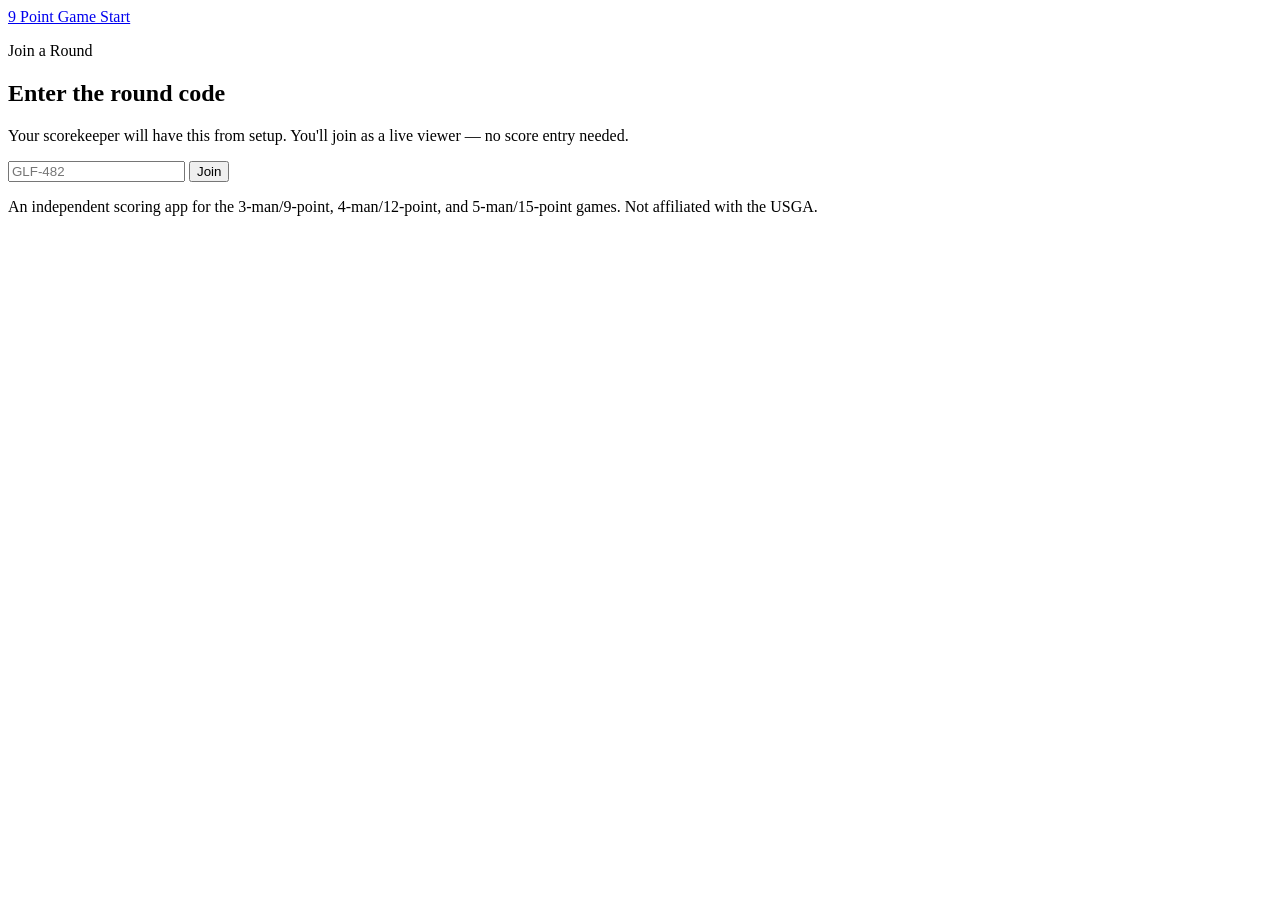
==== join.html @ 265d1526 "Add files via upload 7.17 10:50a" ====
<!DOCTYPE html>
<html lang="en">
<head>
  <meta charset="UTF-8" />
  <meta name="viewport" content="width=device-width, initial-scale=1, maximum-scale=5" />
  <meta name="theme-color" content="#0b1e36" />
  <title>Join a Round — 9 Point Game</title>
  <link rel="preconnect" href="https://fonts.googleapis.com" />
  <link rel="preconnect" href="https://fonts.gstatic.com" crossorigin />
  <link
    href="https://fonts.googleapis.com/css2?family=IBM+Plex+Mono:wght@400;500;600;700&family=IBM+Plex+Sans:wght@400;500;600;700&family=IBM+Plex+Serif:wght@500;600;700&display=swap"
    rel="stylesheet"
  />
  <link rel="stylesheet" href="css/styles.css" />
</head>
<body>
  <header class="site-header">
    <div class="wrap header-inner">
      <a class="brand" href="index.html">
        <span class="brand-name">9 Point Game</span>
      </a>
      <a class="btn btn-crimson btn-sm" href="new.html">Start</a>
    </div>
    <div class="header-rule"></div>
  </header>

  <main>
    <section class="section wrap">
      <p class="eyebrow">Join a Round</p>
      <h1 class="page-title">Enter the round code</h1>
      <p class="page-sub">
        Your scorekeeper will have this from setup. You'll join as a live
        viewer — no score entry needed.
      </p>

      <form class="join-form" id="join-form">
        <input
          type="text"
          id="code-input"
          class="code-input"
          placeholder="GLF-482"
          autocomplete="off"
          autocapitalize="characters"
          spellcheck="false"
          inputmode="text"
          maxlength="10"
        />
        <button type="submit" class="btn btn-crimson btn-block">Join</button>
      </form>

      <p class="form-error" id="join-error" hidden></p>
    </section>
  </main>

  <footer class="site-footer">
    <div class="wrap">
      <p class="footer-text">
        An independent scoring app for the 3-man/9-point, 4-man/12-point, and
        5-man/15-point games. Not affiliated with the USGA.
      </p>
    </div>
  </footer>

  <script src="js/join.js" defer></script>
</body>
</html>
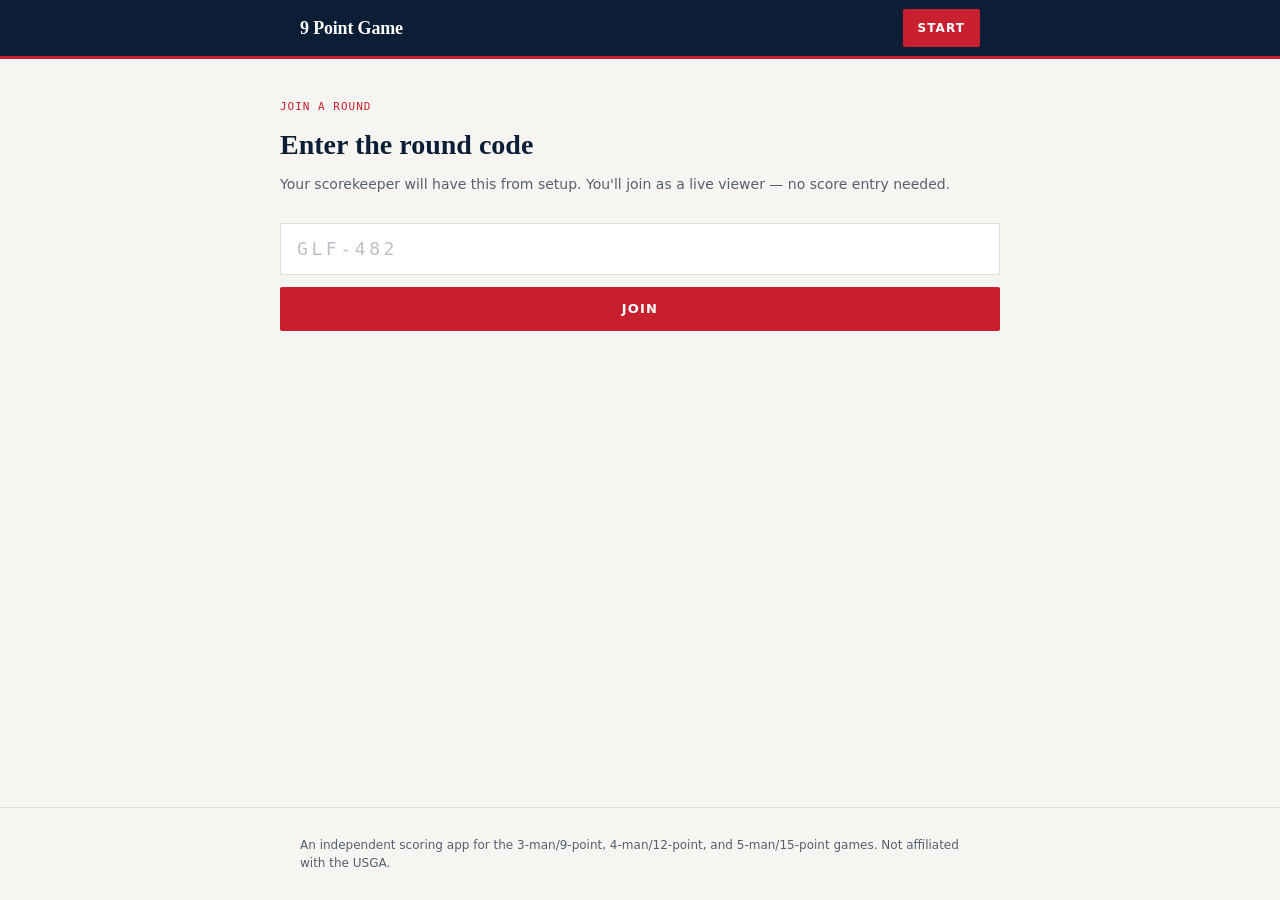
==== commit f8e513f1: "Add files via upload" ====
--- a/join.html
+++ b/join.html
@@ -11,7 +11,7 @@
     href="https://fonts.googleapis.com/css2?family=IBM+Plex+Mono:wght@400;500;600;700&family=IBM+Plex+Sans:wght@400;500;600;700&family=IBM+Plex+Serif:wght@500;600;700&display=swap"
     rel="stylesheet"
   />
-  <link rel="stylesheet" href="css/styles.css" />
+  <link rel="stylesheet" href="styles.css" />
 </head>
 <body>
   <header class="site-header">
@@ -61,6 +61,6 @@
     </div>
   </footer>
 
-  <script src="js/join.js" defer></script>
+  <script src="join.js" defer></script>
 </body>
 </html>
--- a/styles.css
+++ b/styles.css
@@ -0,0 +1,1218 @@
+/* =========================================================
+   9 Point Game — styles.css
+   Mobile-first. Base styles target ~380px phones; a single
+   min-width breakpoint at the bottom widens things for larger
+   screens. Design: navy/crimson/paper/brass, IBM Plex faces.
+   ========================================================= */
+
+:root {
+  --navy-950: #0b1e36;
+  --navy-800: #122c4d;
+  --navy-700: #163864;
+  --crimson: #c8202f;
+  --crimson-dark: #9e1826;
+  --brass: #a9862f;
+  --paper: #f6f5f1;
+  --paper-line: #e3e0d6;
+  --ink: #16181d;
+  --ink-soft: #55606e;
+
+  --font-display: "IBM Plex Serif", Georgia, serif;
+  --font-sans: "IBM Plex Sans", system-ui, sans-serif;
+  --font-mono: "IBM Plex Mono", ui-monospace, monospace;
+
+  /* ---- Landing page imagery (Unsplash) ----
+     Swap any of these if a photo doesn't load. Format:
+     https://images.unsplash.com/photo-XXXX?auto=format&fit=crop&w=1400&q=70
+     Grab a new one from unsplash.com -> pick a photo -> the URL is
+     images.unsplash.com/photo-... (keep the ?auto=format&fit=crop part). */
+  --img-hero: url("https://images.unsplash.com/photo-1587174486073-ae5e5cff23aa?auto=format&fit=crop&w=1400&q=70");
+  --img-feature: url("https://images.unsplash.com/photo-1535132011086-b8818f016104?auto=format&fit=crop&w=1400&q=70");
+  --img-game-3: url("https://images.unsplash.com/photo-1535131749006-b7f58c99034b?auto=format&fit=crop&w=800&q=70");
+  --img-game-4: url("https://images.unsplash.com/photo-1592919505780-303950717480?auto=format&fit=crop&w=800&q=70");
+  --img-game-5: url("https://images.unsplash.com/photo-1600861194942-f883de0dfe96?auto=format&fit=crop&w=800&q=70");
+}
+
+/* ---------- Reset ---------- */
+*,
+*::before,
+*::after {
+  box-sizing: border-box;
+  margin: 0;
+  padding: 0;
+}
+
+html {
+  -webkit-text-size-adjust: 100%;
+}
+
+body {
+  min-height: 100vh;
+  display: flex;
+  flex-direction: column;
+  background: var(--paper);
+  color: var(--ink);
+  font-family: var(--font-sans);
+  font-size: 16px;
+  line-height: 1.5;
+  -webkit-font-smoothing: antialiased;
+}
+
+a {
+  color: inherit;
+  text-decoration: none;
+}
+
+main {
+  flex: 1;
+}
+
+/* ---------- Layout helpers ---------- */
+.wrap {
+  width: 100%;
+  max-width: 720px;
+  margin: 0 auto;
+  padding-left: 20px;
+  padding-right: 20px;
+}
+
+.tabular {
+  font-variant-numeric: tabular-nums;
+}
+
+/* ---------- Buttons (min 44px tap target) ---------- */
+.btn {
+  display: inline-flex;
+  align-items: center;
+  justify-content: center;
+  min-height: 44px;
+  padding: 0 20px;
+  border-radius: 2px;
+  border: 1px solid transparent;
+  font-family: var(--font-sans);
+  font-size: 13px;
+  font-weight: 600;
+  letter-spacing: 0.09em;
+  text-transform: uppercase;
+  cursor: pointer;
+  transition: background-color 0.15s ease, color 0.15s ease,
+    border-color 0.15s ease;
+  -webkit-tap-highlight-color: transparent;
+}
+
+.btn-sm {
+  min-height: 38px;
+  padding: 0 14px;
+  font-size: 12px;
+}
+
+.btn-block {
+  display: flex;
+  width: 100%;
+}
+
+.btn-crimson {
+  background: var(--crimson);
+  color: #fff;
+}
+.btn-crimson:active {
+  background: var(--crimson-dark);
+}
+
+.btn-outline {
+  background: transparent;
+  border-color: var(--navy-950);
+  color: var(--navy-950);
+}
+.btn-outline:active {
+  background: var(--navy-950);
+  color: #fff;
+}
+
+/* ---------- Header ---------- */
+.site-header {
+  position: sticky;
+  top: 0;
+  z-index: 10;
+  background: var(--navy-950);
+  color: #fff;
+}
+
+.header-inner {
+  display: flex;
+  align-items: center;
+  justify-content: space-between;
+  height: 56px;
+}
+
+.brand-name {
+  font-family: var(--font-display);
+  font-size: 18px;
+  font-weight: 700;
+  letter-spacing: -0.01em;
+}
+
+.header-rule {
+  height: 3px;
+  background: var(--crimson);
+}
+
+/* ---------- Hero ---------- */
+.hero {
+  background: #fff;
+  border-bottom: 1px solid var(--paper-line);
+  padding: 40px 0 44px;
+}
+
+.eyebrow {
+  font-family: var(--font-mono);
+  font-size: 11px;
+  font-weight: 500;
+  letter-spacing: 0.09em;
+  text-transform: uppercase;
+  color: var(--crimson);
+}
+
+.hero-title {
+  margin-top: 12px;
+  font-family: var(--font-display);
+  font-size: 34px;
+  line-height: 1.1;
+  font-weight: 600;
+  color: var(--navy-950);
+}
+
+.hero-sub {
+  margin-top: 16px;
+  max-width: 30rem;
+  font-size: 15px;
+  color: var(--ink-soft);
+}
+
+.hero-actions {
+  margin-top: 28px;
+  display: flex;
+  flex-direction: column;
+  gap: 12px;
+}
+
+/* ---------- Generic section ---------- */
+.section {
+  padding: 40px 0;
+}
+
+.page-title {
+  margin-top: 8px;
+  font-family: var(--font-display);
+  font-size: 28px;
+  font-weight: 600;
+  color: var(--navy-950);
+}
+
+.page-sub {
+  margin-top: 8px;
+  font-size: 14px;
+  color: var(--ink-soft);
+}
+
+.section-head {
+  display: flex;
+  align-items: flex-end;
+  justify-content: space-between;
+  border-bottom: 1px solid var(--paper-line);
+  padding-bottom: 14px;
+}
+
+.section-title {
+  font-family: var(--font-display);
+  font-size: 22px;
+  font-weight: 600;
+  color: var(--navy-950);
+}
+
+.section-note {
+  font-family: var(--font-mono);
+  font-size: 11px;
+  letter-spacing: 0.09em;
+  text-transform: uppercase;
+  color: var(--ink-soft);
+}
+
+/* ---------- Game cards ---------- */
+.game-list {
+  margin-top: 24px;
+  display: grid;
+  grid-template-columns: 1fr;
+  gap: 16px;
+}
+
+.game-card {
+  display: block;
+  background: #fff;
+  border: 1px solid var(--paper-line);
+  padding: 22px;
+  transition: border-color 0.15s ease;
+}
+.game-card:active {
+  border-color: var(--navy-950);
+}
+
+.game-players {
+  font-family: var(--font-mono);
+  font-size: 11px;
+  letter-spacing: 0.09em;
+  text-transform: uppercase;
+  color: var(--crimson);
+}
+
+.game-name {
+  margin-top: 8px;
+  font-family: var(--font-display);
+  font-size: 24px;
+  font-weight: 600;
+  color: var(--navy-950);
+}
+
+.game-points {
+  margin-top: 16px;
+  border-top: 1px solid var(--paper-line);
+  padding-top: 16px;
+  display: flex;
+  align-items: baseline;
+  gap: 8px;
+}
+
+.game-points-num {
+  font-family: var(--font-mono);
+  font-size: 30px;
+  font-weight: 600;
+  color: var(--navy-950);
+}
+
+.game-points-label {
+  font-size: 12px;
+  color: var(--ink-soft);
+}
+
+.game-table {
+  margin-top: 12px;
+  font-family: var(--font-mono);
+  font-size: 12px;
+  color: var(--ink-soft);
+}
+
+.game-cta {
+  margin-top: 18px;
+  display: inline-flex;
+  font-size: 12px;
+  font-weight: 600;
+  letter-spacing: 0.09em;
+  text-transform: uppercase;
+  color: var(--navy-950);
+}
+
+/* ---------- How it works ---------- */
+.section-alt {
+  background: #fff;
+  border-top: 1px solid var(--paper-line);
+  padding: 40px 0;
+}
+
+.steps {
+  display: grid;
+  grid-template-columns: 1fr;
+  gap: 28px;
+}
+
+.step-label {
+  font-family: var(--font-display);
+  font-size: 26px;
+  font-weight: 600;
+  color: var(--paper-line);
+}
+
+.step-copy {
+  margin-top: 10px;
+  font-size: 14px;
+  color: var(--ink-soft);
+}
+
+/* ---------- Forms ---------- */
+.join-form {
+  margin-top: 28px;
+  display: flex;
+  flex-direction: column;
+  gap: 12px;
+}
+
+.code-input {
+  width: 100%;
+  min-height: 52px;
+  border: 1px solid var(--paper-line);
+  background: #fff;
+  padding: 0 16px;
+  font-family: var(--font-mono);
+  font-size: 18px;
+  letter-spacing: 0.2em;
+  text-transform: uppercase;
+  color: var(--ink);
+}
+.code-input:focus {
+  outline: none;
+  border-color: var(--navy-950);
+}
+.code-input::placeholder {
+  color: rgba(85, 96, 110, 0.4);
+}
+
+.field {
+  display: flex;
+  align-items: center;
+  gap: 12px;
+  border: 1px solid var(--paper-line);
+  background: #fff;
+  padding: 0 16px;
+  min-height: 50px;
+}
+
+.field-num {
+  font-family: var(--font-mono);
+  font-size: 12px;
+  color: var(--ink-soft);
+  width: 20px;
+}
+
+.field-input {
+  flex: 1;
+  border: none;
+  background: transparent;
+  font-family: var(--font-sans);
+  font-size: 15px;
+  color: var(--ink);
+}
+.field-input:focus {
+  outline: none;
+}
+
+.form-error {
+  margin-top: 14px;
+  font-size: 13px;
+  color: var(--crimson);
+}
+
+/* ---------- Setup page pieces ---------- */
+.setup-group {
+  margin-top: 32px;
+}
+.setup-group.bordered {
+  border-top: 1px solid var(--paper-line);
+  padding-top: 32px;
+}
+
+.setup-h {
+  font-family: var(--font-display);
+  font-size: 18px;
+  font-weight: 600;
+  color: var(--navy-950);
+}
+
+.setup-sub {
+  margin-top: 4px;
+  font-size: 13px;
+  color: var(--ink-soft);
+}
+
+.chip-row {
+  margin-top: 16px;
+  display: flex;
+  flex-wrap: wrap;
+  gap: 8px;
+}
+
+.chip {
+  display: inline-flex;
+  align-items: center;
+  min-height: 44px;
+  padding: 0 16px;
+  border: 1px solid var(--paper-line);
+  background: #fff;
+  border-radius: 2px;
+  font-size: 12px;
+  font-weight: 600;
+  letter-spacing: 0.09em;
+  text-transform: uppercase;
+  color: var(--ink-soft);
+  cursor: pointer;
+  transition: border-color 0.15s ease, background-color 0.15s ease,
+    color 0.15s ease;
+  -webkit-tap-highlight-color: transparent;
+}
+.chip.is-active {
+  border-color: var(--navy-950);
+  background: var(--navy-950);
+  color: #fff;
+}
+
+.info-box {
+  margin-top: 16px;
+  border: 1px solid var(--paper-line);
+  background: #fff;
+  padding: 14px 16px;
+}
+.info-box p {
+  font-family: var(--font-mono);
+  font-size: 12px;
+  color: var(--ink-soft);
+}
+
+.player-list {
+  margin-top: 16px;
+  display: flex;
+  flex-direction: column;
+  gap: 8px;
+}
+
+.toggle-list {
+  margin-top: 16px;
+  border: 1px solid var(--paper-line);
+  background: #fff;
+}
+
+.toggle-row {
+  display: flex;
+  align-items: center;
+  justify-content: space-between;
+  padding: 14px 16px;
+  min-height: 54px;
+  border-bottom: 1px solid var(--paper-line);
+  cursor: pointer;
+}
+.toggle-row:last-child {
+  border-bottom: none;
+}
+
+.toggle-label {
+  font-size: 14px;
+  color: var(--ink);
+}
+
+.toggle-pts {
+  margin-left: 8px;
+  font-family: var(--font-mono);
+  font-size: 12px;
+  color: var(--brass);
+}
+
+.toggle-row input[type="checkbox"] {
+  width: 22px;
+  height: 22px;
+  accent-color: var(--crimson);
+}
+
+/* Sticky bottom action bar on setup/score screens */
+.action-bar {
+  position: sticky;
+  bottom: 0;
+  background: var(--paper);
+  border-top: 1px solid var(--paper-line);
+  padding: 12px 20px calc(12px + env(safe-area-inset-bottom, 0px));
+  margin-top: 32px;
+}
+.action-bar .wrap {
+  padding: 0;
+}
+
+/* ---------- Scoreboard plaque ---------- */
+.round-head {
+  display: flex;
+  align-items: flex-start;
+  justify-content: space-between;
+  gap: 12px;
+  padding-top: 24px;
+}
+
+.round-code {
+  font-family: var(--font-display);
+  font-size: 28px;
+  font-weight: 600;
+  color: var(--navy-950);
+}
+
+.plaque-stack {
+  margin-top: 24px;
+  display: flex;
+  flex-direction: column;
+  gap: 16px;
+}
+
+.plaque {
+  border: 1px solid var(--paper-line);
+  background: #fff;
+}
+.plaque.is-upcoming {
+  opacity: 0.6;
+}
+
+.plaque-head {
+  display: flex;
+  align-items: center;
+  justify-content: space-between;
+  background: var(--navy-950);
+  padding: 12px 18px;
+}
+
+.plaque-title {
+  font-family: var(--font-display);
+  font-size: 15px;
+  font-weight: 600;
+  color: #fff;
+}
+
+.plaque-sub {
+  font-family: var(--font-mono);
+  font-size: 11px;
+  letter-spacing: 0.09em;
+  text-transform: uppercase;
+  color: rgba(255, 255, 255, 0.55);
+}
+
+.status {
+  font-family: var(--font-mono);
+  font-size: 11px;
+  letter-spacing: 0.09em;
+  text-transform: uppercase;
+}
+.status-live {
+  color: rgba(255, 255, 255, 0.7);
+  display: inline-flex;
+  align-items: center;
+  gap: 6px;
+}
+.status-final {
+  color: var(--brass);
+}
+.status-upcoming {
+  color: rgba(255, 255, 255, 0.4);
+}
+
+.live-dot {
+  width: 8px;
+  height: 8px;
+  border-radius: 50%;
+  background: var(--crimson);
+  display: inline-block;
+  animation: pulse 1.6s ease-in-out infinite;
+}
+@keyframes pulse {
+  0%,
+  100% {
+    opacity: 1;
+  }
+  50% {
+    opacity: 0.35;
+  }
+}
+
+.plaque-row {
+  display: flex;
+  align-items: center;
+  gap: 14px;
+  padding: 14px 18px;
+  border-bottom: 1px solid var(--paper-line);
+}
+.plaque-row:last-child {
+  border-bottom: none;
+}
+
+.rank-badge {
+  flex-shrink: 0;
+  width: 32px;
+  height: 32px;
+  border-radius: 50%;
+  border: 1px solid var(--paper-line);
+  background: #fff;
+  color: var(--ink-soft);
+  display: flex;
+  align-items: center;
+  justify-content: center;
+  font-family: var(--font-mono);
+  font-size: 13px;
+  font-weight: 600;
+}
+.rank-badge.is-leader {
+  border-color: var(--brass);
+  background: rgba(169, 134, 47, 0.1);
+  color: var(--brass);
+}
+
+.plaque-name {
+  flex: 1;
+  min-width: 0;
+}
+.plaque-player {
+  font-size: 14px;
+  font-weight: 600;
+  color: var(--ink);
+  white-space: nowrap;
+  overflow: hidden;
+  text-overflow: ellipsis;
+}
+.plaque-meta {
+  font-family: var(--font-mono);
+  font-size: 11px;
+  color: var(--ink-soft);
+}
+
+.plaque-total {
+  font-family: var(--font-mono);
+  font-size: 24px;
+  font-weight: 600;
+  color: var(--navy-950);
+}
+
+/* ---------- Hole-by-hole table ---------- */
+.hole-table-wrap {
+  margin-top: 16px;
+  border: 1px solid var(--paper-line);
+  background: #fff;
+  overflow-x: auto;
+  -webkit-overflow-scrolling: touch;
+}
+
+table.hole-table {
+  width: 100%;
+  border-collapse: collapse;
+  text-align: left;
+}
+
+.hole-table th {
+  padding: 10px 14px;
+  border-bottom: 1px solid var(--paper-line);
+  font-family: var(--font-mono);
+  font-size: 11px;
+  letter-spacing: 0.09em;
+  text-transform: uppercase;
+  color: var(--ink-soft);
+  white-space: nowrap;
+}
+.hole-table th.num,
+.hole-table td.num {
+  text-align: right;
+}
+
+.hole-table td {
+  padding: 10px 14px;
+  border-bottom: 1px solid var(--paper-line);
+  font-family: var(--font-mono);
+  font-size: 13px;
+  color: var(--ink);
+}
+.hole-table tr:last-child td {
+  border-bottom: none;
+}
+
+/* ---------- Footer ---------- */
+.site-footer {
+  margin-top: auto;
+  border-top: 1px solid var(--paper-line);
+  background: var(--paper);
+  padding: 28px 0;
+}
+
+.footer-text {
+  font-size: 12px;
+  color: var(--ink-soft);
+}
+
+/* ---------- Utility ---------- */
+[hidden] {
+  display: none !important;
+}
+
+/* =========================================================
+   Wider screens (tablet / desktop). Everything above is the
+   phone layout; this only kicks in at 640px and up.
+   ========================================================= */
+@media (min-width: 640px) {
+  .hero {
+    padding: 64px 0;
+  }
+  .hero-title {
+    font-size: 44px;
+  }
+  .hero-actions {
+    flex-direction: row;
+  }
+  .hero-actions .btn {
+    width: auto;
+    padding: 0 28px;
+  }
+
+  .game-list {
+    grid-template-columns: repeat(3, 1fr);
+  }
+
+  .steps {
+    grid-template-columns: repeat(3, 1fr);
+  }
+
+  .action-bar {
+    position: static;
+    border-top: none;
+    padding: 0;
+  }
+  .action-bar .btn {
+    width: auto;
+  }
+}
+
+@media (prefers-reduced-motion: reduce) {
+  .live-dot {
+    animation: none;
+  }
+  * {
+    transition: none !important;
+  }
+}
+
+/* =========================================================
+   REDESIGN — masthead, image hero, editorial tiles.
+   Appended block; mobile-first with a 640px+ widen at end.
+   Golf photography from Unsplash, each layered over a navy
+   gradient so a failed image degrades to a dark panel,
+   never a broken-image icon.
+   ========================================================= */
+
+/* ---------- Masthead ---------- */
+.masthead {
+  position: sticky;
+  top: 0;
+  z-index: 20;
+  background: var(--navy-950);
+  color: #fff;
+}
+.masthead-top-inner {
+  display: flex;
+  align-items: center;
+  justify-content: space-between;
+  height: 56px;
+}
+.brand {
+  display: flex;
+  align-items: center;
+  gap: 10px;
+}
+.brand-mark {
+  display: inline-flex;
+  align-items: center;
+  justify-content: center;
+  width: 30px;
+  height: 30px;
+  background: var(--crimson);
+  color: #fff;
+  font-family: var(--font-display);
+  font-weight: 700;
+  font-size: 17px;
+  border-radius: 2px;
+}
+.brand-name {
+  font-family: var(--font-display);
+  font-size: 18px;
+  font-weight: 700;
+  letter-spacing: -0.01em;
+  color: #fff;
+}
+.masthead-actions {
+  display: flex;
+  align-items: center;
+  gap: 8px;
+}
+.btn-ghost {
+  background: transparent;
+  color: rgba(255, 255, 255, 0.85);
+  border-color: rgba(255, 255, 255, 0.25);
+}
+.btn-ghost:active {
+  background: rgba(255, 255, 255, 0.1);
+}
+
+.masthead-nav {
+  border-top: 1px solid rgba(255, 255, 255, 0.08);
+  overflow-x: auto;
+  -webkit-overflow-scrolling: touch;
+  scrollbar-width: none;
+}
+.masthead-nav::-webkit-scrollbar {
+  display: none;
+}
+.masthead-nav-inner {
+  display: flex;
+  gap: 4px;
+  white-space: nowrap;
+}
+.nav-link {
+  padding: 12px 14px;
+  font-family: var(--font-sans);
+  font-size: 12px;
+  font-weight: 600;
+  letter-spacing: 0.08em;
+  text-transform: uppercase;
+  color: rgba(255, 255, 255, 0.7);
+  border-bottom: 2px solid transparent;
+}
+.nav-link.is-active {
+  color: #fff;
+  border-bottom-color: var(--crimson);
+}
+.nav-link:active {
+  color: #fff;
+}
+
+/* ---------- Live hero ---------- */
+.hero-live {
+  position: relative;
+  isolation: isolate;
+  background: var(--navy-950);
+  overflow: hidden;
+}
+.hero-live-bg {
+  position: absolute;
+  inset: 0;
+  z-index: -2;
+  background:
+    linear-gradient(180deg, rgba(11, 30, 54, 0.55), rgba(11, 30, 54, 0.85)),
+    var(--img-hero) center / cover no-repeat,
+    var(--navy-950);
+}
+.hero-live-scrim {
+  position: absolute;
+  inset: 0;
+  z-index: -1;
+  background: linear-gradient(
+    90deg,
+    rgba(11, 30, 54, 0.65) 0%,
+    rgba(11, 30, 54, 0.2) 100%
+  );
+}
+.hero-live-inner {
+  display: flex;
+  flex-direction: column;
+  gap: 28px;
+  padding-top: 40px;
+  padding-bottom: 44px;
+}
+.eyebrow-light {
+  color: #fff;
+  opacity: 0.85;
+}
+.hero-title-lg {
+  margin-top: 12px;
+  font-family: var(--font-display);
+  font-size: 34px;
+  line-height: 1.08;
+  font-weight: 700;
+  color: #fff;
+}
+.hero-sub-light {
+  margin-top: 16px;
+  max-width: 30rem;
+  font-size: 15px;
+  color: rgba(255, 255, 255, 0.85);
+}
+.btn-onphoto {
+  background: rgba(255, 255, 255, 0.1);
+  border-color: rgba(255, 255, 255, 0.5);
+  color: #fff;
+  backdrop-filter: blur(4px);
+}
+.btn-onphoto:active {
+  background: rgba(255, 255, 255, 0.2);
+}
+.hero-plaque {
+  box-shadow: 0 20px 45px rgba(0, 0, 0, 0.35);
+}
+
+/* ---------- Stat strip ---------- */
+.stat-strip {
+  background: var(--navy-800);
+  color: #fff;
+}
+.stat-strip-inner {
+  display: grid;
+  grid-template-columns: repeat(2, 1fr);
+  gap: 1px;
+  background: rgba(255, 255, 255, 0.08);
+  border-left: 1px solid rgba(255, 255, 255, 0.08);
+  border-right: 1px solid rgba(255, 255, 255, 0.08);
+}
+.stat {
+  background: var(--navy-800);
+  padding: 18px 16px;
+  display: flex;
+  flex-direction: column;
+  gap: 4px;
+}
+.stat-num {
+  font-family: var(--font-mono);
+  font-size: 24px;
+  font-weight: 600;
+  color: #fff;
+}
+.stat-label {
+  font-family: var(--font-sans);
+  font-size: 11px;
+  letter-spacing: 0.08em;
+  text-transform: uppercase;
+  color: rgba(255, 255, 255, 0.6);
+}
+
+/* ---------- Game tiles with photos ---------- */
+.game-grid {
+  margin-top: 24px;
+  display: grid;
+  grid-template-columns: 1fr;
+  gap: 16px;
+}
+.game-tile {
+  display: block;
+  background: #fff;
+  border: 1px solid var(--paper-line);
+  overflow: hidden;
+  transition: transform 0.15s ease, box-shadow 0.15s ease;
+}
+.game-tile:active {
+  transform: translateY(1px);
+}
+.game-tile-photo {
+  position: relative;
+  height: 140px;
+  background-color: var(--navy-800);
+  background-size: cover;
+  background-position: center;
+}
+.photo-3 {
+  background-image: linear-gradient(
+      180deg,
+      rgba(11, 30, 54, 0.15),
+      rgba(11, 30, 54, 0.55)
+    ),
+    var(--img-game-3);
+}
+.photo-4 {
+  background-image: linear-gradient(
+      180deg,
+      rgba(11, 30, 54, 0.15),
+      rgba(11, 30, 54, 0.55)
+    ),
+    var(--img-game-4);
+}
+.photo-5 {
+  background-image: linear-gradient(
+      180deg,
+      rgba(11, 30, 54, 0.15),
+      rgba(11, 30, 54, 0.55)
+    ),
+    var(--img-game-5);
+}
+.game-tile-badge {
+  position: absolute;
+  left: 14px;
+  bottom: 14px;
+  background: var(--crimson);
+  color: #fff;
+  font-family: var(--font-mono);
+  font-size: 11px;
+  font-weight: 600;
+  letter-spacing: 0.08em;
+  text-transform: uppercase;
+  padding: 5px 10px;
+  border-radius: 2px;
+}
+.game-tile-body {
+  padding: 18px 20px 20px;
+}
+.game-tile-name {
+  font-family: var(--font-display);
+  font-size: 22px;
+  font-weight: 600;
+  color: var(--navy-950);
+}
+.game-tile-split {
+  margin-top: 6px;
+  font-family: var(--font-mono);
+  font-size: 12px;
+  color: var(--ink-soft);
+}
+.game-tile .game-cta {
+  margin-top: 14px;
+}
+
+/* ---------- Feature band ---------- */
+.feature-band {
+  position: relative;
+  margin-top: 8px;
+  background: var(--navy-950);
+  color: #fff;
+  isolation: isolate;
+}
+.feature-photo {
+  position: absolute;
+  inset: 0;
+  z-index: -1;
+  background:
+    linear-gradient(180deg, rgba(11, 30, 54, 0.8), rgba(11, 30, 54, 0.92)),
+    var(--img-feature) center / cover no-repeat,
+    var(--navy-950);
+}
+.feature-content {
+  padding: 48px 0;
+}
+.feature-title {
+  margin-top: 10px;
+  font-family: var(--font-display);
+  font-size: 30px;
+  font-weight: 700;
+  color: #fff;
+}
+.feature-copy {
+  margin-top: 14px;
+  max-width: 34rem;
+  font-size: 15px;
+  color: rgba(255, 255, 255, 0.85);
+  margin-bottom: 24px;
+}
+
+/* ---------- Step index numbers ---------- */
+.step-index {
+  display: block;
+  font-family: var(--font-mono);
+  font-size: 13px;
+  font-weight: 600;
+  color: var(--crimson);
+  letter-spacing: 0.1em;
+  margin-bottom: 8px;
+}
+.section-alt .steps {
+  margin-top: 24px;
+}
+
+/* ---------- Closing CTA ---------- */
+.cta-band {
+  background: var(--crimson);
+  color: #fff;
+}
+.cta-band-inner {
+  padding: 40px 20px;
+  display: flex;
+  flex-direction: column;
+  align-items: flex-start;
+  gap: 20px;
+}
+.cta-title {
+  font-family: var(--font-display);
+  font-size: 28px;
+  font-weight: 700;
+  color: #fff;
+}
+.btn-lg {
+  min-height: 52px;
+  padding: 0 32px;
+  font-size: 14px;
+}
+.cta-band .btn-crimson {
+  background: #fff;
+  color: var(--crimson);
+}
+.cta-band .btn-crimson:active {
+  background: rgba(255, 255, 255, 0.9);
+}
+
+/* ---------- Footer upgrade ---------- */
+.site-footer-inner {
+  display: flex;
+  flex-direction: column;
+  gap: 20px;
+}
+.footer-brand {
+  color: var(--navy-950);
+  font-size: 16px;
+}
+.footer-nav {
+  display: flex;
+  flex-wrap: wrap;
+  gap: 16px;
+}
+.footer-nav a {
+  font-family: var(--font-sans);
+  font-size: 12px;
+  font-weight: 600;
+  letter-spacing: 0.08em;
+  text-transform: uppercase;
+  color: var(--ink-soft);
+}
+
+/* =========================================================
+   Wider screens for redesign pieces
+   ========================================================= */
+@media (min-width: 640px) {
+  .hero-title-lg {
+    font-size: 52px;
+  }
+  .hero-live-inner {
+    flex-direction: row;
+    align-items: center;
+    justify-content: space-between;
+    gap: 48px;
+    padding-top: 72px;
+    padding-bottom: 80px;
+  }
+  .hero-copy {
+    flex: 1;
+    max-width: 30rem;
+  }
+  .hero-plaque {
+    width: 360px;
+    flex-shrink: 0;
+  }
+  .hero-actions {
+    flex-direction: row;
+  }
+  .hero-actions .btn {
+    width: auto;
+    padding: 0 28px;
+  }
+
+  .stat-strip-inner {
+    grid-template-columns: repeat(4, 1fr);
+  }
+
+  .game-grid {
+    grid-template-columns: repeat(3, 1fr);
+  }
+  .game-tile-photo {
+    height: 160px;
+  }
+
+  .feature-content {
+    padding: 88px 0;
+  }
+  .feature-title {
+    font-size: 40px;
+  }
+
+  .cta-band-inner {
+    flex-direction: row;
+    align-items: center;
+    justify-content: space-between;
+    padding: 56px 20px;
+  }
+  .cta-title {
+    font-size: 34px;
+  }
+
+  .site-footer-inner {
+    flex-direction: row;
+    align-items: flex-start;
+    justify-content: space-between;
+  }
+}
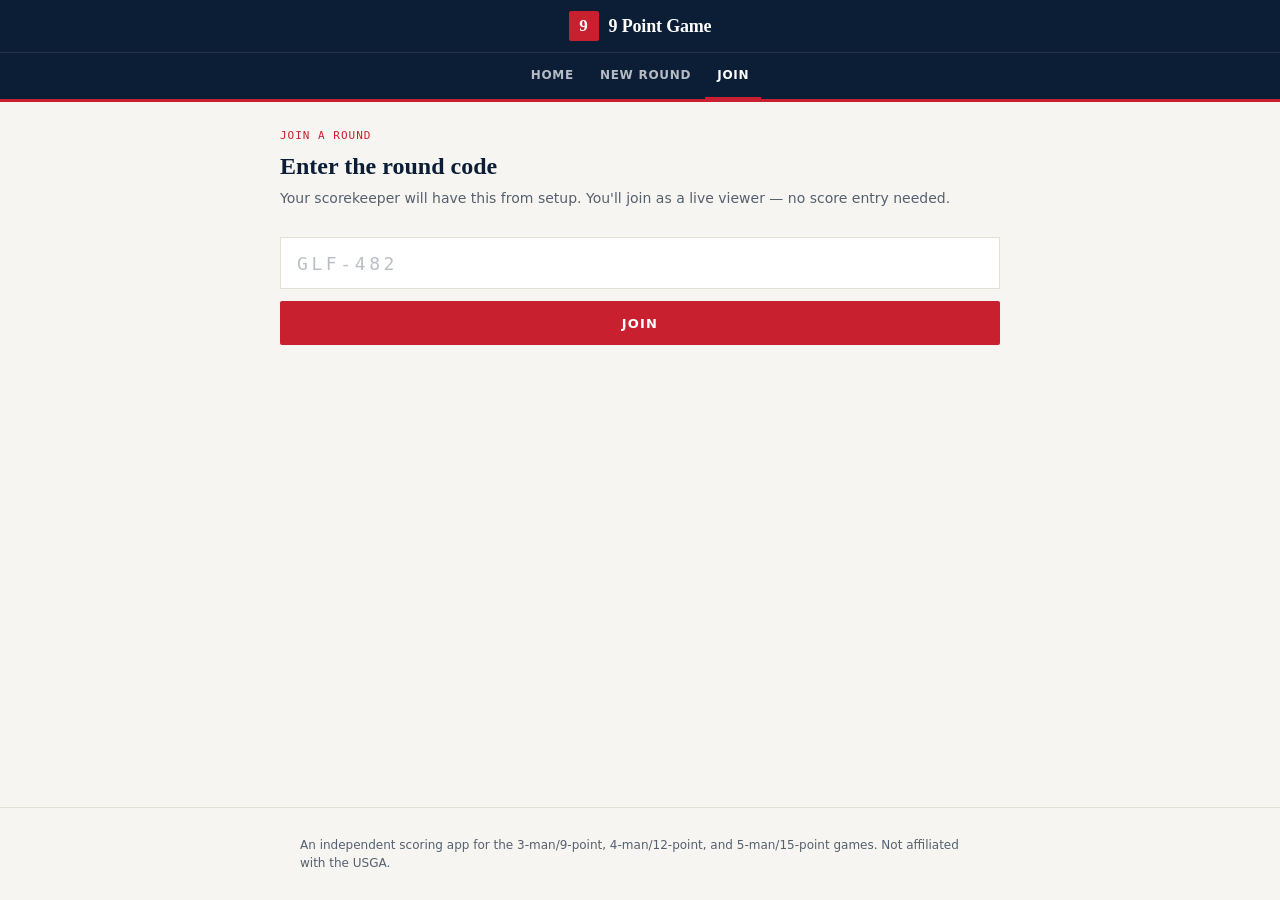
==== commit 950e103d: "Add files via upload 8:07a" ====
--- a/join.html
+++ b/join.html
@@ -14,13 +14,22 @@
   <link rel="stylesheet" href="styles.css" />
 </head>
 <body>
-  <header class="site-header">
-    <div class="wrap header-inner">
-      <a class="brand" href="index.html">
-        <span class="brand-name">9 Point Game</span>
-      </a>
-      <a class="btn btn-crimson btn-sm" href="new.html">Start</a>
+  <header class="masthead">
+    <div class="masthead-top">
+      <div class="wrap masthead-top-inner">
+        <a class="brand" href="index.html">
+          <span class="brand-mark">9</span>
+          <span class="brand-name">9&nbsp;Point&nbsp;Game</span>
+        </a>
+      </div>
     </div>
+    <nav class="masthead-nav">
+      <div class="wrap masthead-nav-inner">
+        <a class="nav-link" href="index.html">Home</a>
+        <a class="nav-link" href="new.html">New Round</a>
+        <a class="nav-link is-active" href="join.html">Join</a>
+      </div>
+    </nav>
     <div class="header-rule"></div>
   </header>
 
--- a/styles.css
+++ b/styles.css
@@ -1216,3 +1216,323 @@
     justify-content: space-between;
   }
 }
+
+/* =========================================================
+   BATCH 1 — mobile overflow fix + score entry on top
+   ========================================================= */
+
+/* Hard stop on horizontal overflow — nothing should force the
+   page wider than the phone screen. Individual wide things
+   (like the hole table) scroll inside their own container. */
+html,
+body {
+  max-width: 100%;
+  overflow-x: hidden;
+}
+* {
+  min-width: 0;
+}
+img,
+table {
+  max-width: 100%;
+}
+
+/* ---- Round identity bar ---- */
+.round-bar {
+  background: var(--navy-950);
+  color: #fff;
+}
+.round-bar-inner {
+  display: flex;
+  align-items: center;
+  justify-content: space-between;
+  gap: 12px;
+  padding-top: 14px;
+  padding-bottom: 14px;
+}
+.round-bar-label {
+  display: block;
+  font-family: var(--font-mono);
+  font-size: 10px;
+  letter-spacing: 0.1em;
+  text-transform: uppercase;
+  color: rgba(255, 255, 255, 0.55);
+}
+.round-bar-code {
+  display: block;
+  font-family: var(--font-display);
+  font-size: 24px;
+  font-weight: 700;
+  color: #fff;
+  line-height: 1.1;
+}
+.round-bar-meta {
+  font-family: var(--font-mono);
+  font-size: 11px;
+  letter-spacing: 0.04em;
+  text-transform: uppercase;
+  color: rgba(255, 255, 255, 0.7);
+  text-align: right;
+}
+
+/* ---- Score entry card (top of page, big fields) ---- */
+.entry-card {
+  margin-top: 18px;
+  border: 1px solid var(--paper-line);
+  border-top: 3px solid var(--crimson);
+  background: #fff;
+  padding: 18px 16px 20px;
+  box-shadow: 0 6px 18px rgba(11, 30, 54, 0.08);
+}
+.entry-head {
+  display: flex;
+  align-items: center;
+  justify-content: space-between;
+  gap: 12px;
+  padding-bottom: 16px;
+  border-bottom: 1px solid var(--paper-line);
+}
+.entry-hole-label {
+  display: block;
+  font-family: var(--font-mono);
+  font-size: 10px;
+  letter-spacing: 0.1em;
+  text-transform: uppercase;
+  color: var(--crimson);
+}
+.entry-hole-num {
+  display: block;
+  font-family: var(--font-display);
+  font-size: 26px;
+  font-weight: 700;
+  color: var(--navy-950);
+  line-height: 1.05;
+}
+.entry-par {
+  display: inline-flex;
+  align-items: center;
+  gap: 8px;
+  font-family: var(--font-sans);
+  font-size: 12px;
+  font-weight: 600;
+  letter-spacing: 0.06em;
+  text-transform: uppercase;
+  color: var(--ink-soft);
+}
+.entry-par-input {
+  width: 54px;
+  height: 44px;
+  text-align: center;
+  border: 1px solid var(--paper-line);
+  border-radius: 4px;
+  font-family: var(--font-mono);
+  font-size: 18px;
+  font-weight: 600;
+  color: var(--ink);
+}
+.entry-par-input:focus {
+  outline: none;
+  border-color: var(--navy-950);
+}
+
+.entry-players {
+  display: flex;
+  flex-direction: column;
+  gap: 10px;
+  margin-top: 16px;
+}
+.entry-row {
+  display: flex;
+  align-items: center;
+  justify-content: space-between;
+  gap: 12px;
+}
+.entry-name {
+  font-family: var(--font-sans);
+  font-size: 17px;
+  font-weight: 600;
+  color: var(--ink);
+  white-space: nowrap;
+  overflow: hidden;
+  text-overflow: ellipsis;
+}
+
+/* Big stepper: minus / number / plus — thumb-sized targets */
+.stepper {
+  display: flex;
+  align-items: stretch;
+  flex-shrink: 0;
+  border: 1px solid var(--paper-line);
+  border-radius: 6px;
+  overflow: hidden;
+}
+.step-btn {
+  width: 52px;
+  height: 56px;
+  border: none;
+  background: var(--paper);
+  color: var(--navy-950);
+  font-size: 28px;
+  font-weight: 600;
+  line-height: 1;
+  cursor: pointer;
+  -webkit-tap-highlight-color: transparent;
+  touch-action: manipulation;
+}
+.step-btn:active {
+  background: var(--navy-950);
+  color: #fff;
+}
+.step-value {
+  width: 64px;
+  height: 56px;
+  border: none;
+  border-left: 1px solid var(--paper-line);
+  border-right: 1px solid var(--paper-line);
+  text-align: center;
+  font-family: var(--font-mono);
+  font-size: 26px;
+  font-weight: 600;
+  color: var(--navy-950);
+  -moz-appearance: textfield;
+}
+.step-value::-webkit-outer-spin-button,
+.step-value::-webkit-inner-spin-button {
+  -webkit-appearance: none;
+  margin: 0;
+}
+.step-value:focus {
+  outline: none;
+  background: rgba(200, 32, 47, 0.05);
+}
+.step-value::placeholder {
+  color: var(--paper-line);
+}
+
+.entry-save {
+  margin-top: 18px;
+}
+
+/* On wider screens the entry card stays comfortably narrow,
+   not stretched across a desktop width. */
+@media (min-width: 640px) {
+  .entry-card {
+    max-width: 560px;
+  }
+  .round-bar-code {
+    font-size: 28px;
+  }
+}
+
+/* =========================================================
+   STYLING PASS — fix cramped masthead/nav, setup overflow,
+   and small player fields. Overrides earlier rules where
+   they conflict (later rules win in CSS).
+   ========================================================= */
+
+/* ---- Masthead: brand-only top row, roomy centered nav ---- */
+.masthead-top-inner {
+  justify-content: center;   /* brand centered, no crowding buttons */
+  height: 52px;
+}
+.masthead-nav {
+  border-top: 1px solid rgba(255, 255, 255, 0.1);
+}
+.masthead-nav-inner {
+  display: flex;
+  justify-content: center;    /* center the nav on the page */
+  gap: 2px;
+  padding-left: 8px;
+  padding-right: 8px;
+}
+.nav-link {
+  padding: 13px 12px;         /* clear separation so links don't run together */
+  font-size: 12px;
+  letter-spacing: 0.06em;
+  flex-shrink: 0;
+}
+
+/* On small phones, let the nav scroll horizontally but keep
+   generous spacing so labels never touch. */
+@media (max-width: 520px) {
+  .masthead-nav {
+    overflow-x: auto;
+    -webkit-overflow-scrolling: touch;
+    scrollbar-width: none;
+  }
+  .masthead-nav::-webkit-scrollbar { display: none; }
+  .masthead-nav-inner {
+    justify-content: flex-start;
+  }
+  .nav-link { padding: 13px 14px; }
+}
+
+/* ---- Setup page: make everything fit + readable ---- */
+/* Kill the source of left-edge run-off: constrain the page title
+   and let long labels wrap instead of overflowing. */
+.page-title {
+  font-size: 24px;
+  line-height: 1.15;
+  overflow-wrap: break-word;
+}
+.section.wrap { padding-top: 26px; }
+
+/* Game/length chips: full-width-friendly, wrap cleanly, bigger tap area */
+.chip-row {
+  gap: 10px;
+}
+.chip {
+  min-height: 48px;
+  padding: 0 16px;
+  font-size: 13px;
+  flex: 1 1 auto;             /* chips grow to share the row, then wrap */
+  justify-content: center;
+  text-align: center;
+  white-space: nowrap;
+}
+
+/* Section headings + subtext: larger, easier to read */
+.setup-h { font-size: 20px; }
+.setup-sub { font-size: 14px; line-height: 1.5; }
+
+/* Player name fields — the big fix: large, clearly bordered rows */
+.player-list { gap: 10px; }
+.field {
+  min-height: 56px;
+  padding: 0 16px;
+  border: 1px solid var(--paper-line);
+  border-radius: 6px;
+  background: #fff;
+  gap: 14px;
+}
+.field-num {
+  width: 28px;
+  height: 28px;
+  display: flex;
+  align-items: center;
+  justify-content: center;
+  background: var(--navy-950);
+  color: #fff;
+  border-radius: 50%;
+  font-size: 13px;
+  font-weight: 600;
+  flex-shrink: 0;
+}
+.field-input {
+  font-size: 17px;            /* was 15px and hard to read */
+  font-weight: 500;
+}
+.field-input::placeholder {
+  color: rgba(85, 96, 110, 0.45);
+}
+
+/* Bonus toggle rows: a touch taller and clearer on mobile */
+.toggle-row { min-height: 58px; }
+.toggle-label { font-size: 15px; }
+
+/* Info box (match summary) — wrap long text, never overflow */
+.info-box p { overflow-wrap: break-word; }
+
+/* Create button already full-width via .btn-block; give the sticky
+   action bar a safe-area cushion and stop it clipping on small screens */
+.action-bar { padding-left: 16px; padding-right: 16px; }
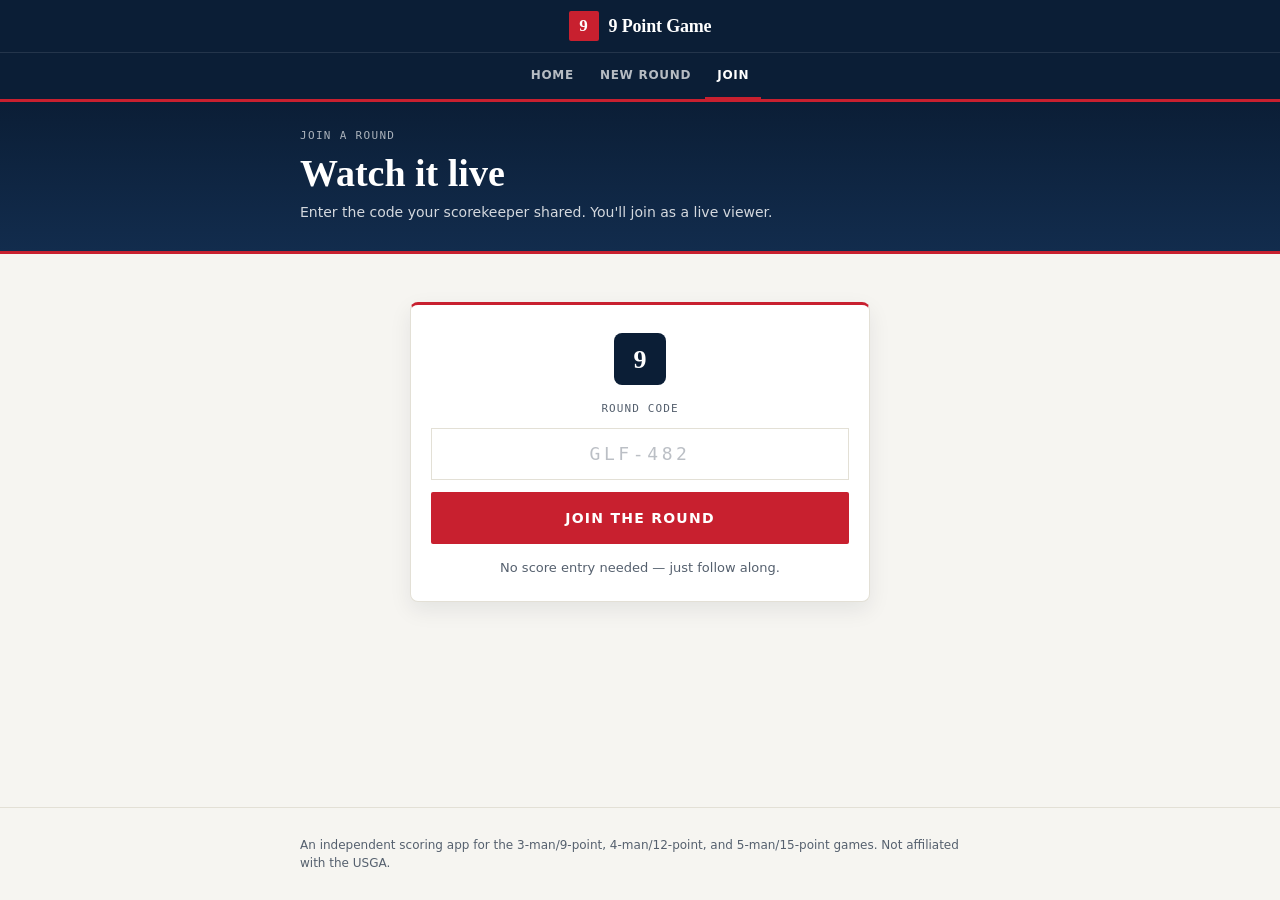
==== commit 63626a40: "Add files via upload 6:45 p 18" ====
--- a/join.html
+++ b/join.html
@@ -34,30 +34,37 @@
   </header>
 
   <main>
+    <section class="page-header">
+      <div class="wrap">
+        <p class="page-header-eyebrow">Join a Round</p>
+        <h1 class="page-header-title">Watch it live</h1>
+        <p class="page-header-sub">
+          Enter the code your scorekeeper shared. You'll join as a live viewer.
+        </p>
+      </div>
+    </section>
+
     <section class="section wrap">
-      <p class="eyebrow">Join a Round</p>
-      <h1 class="page-title">Enter the round code</h1>
-      <p class="page-sub">
-        Your scorekeeper will have this from setup. You'll join as a live
-        viewer — no score entry needed.
-      </p>
-
-      <form class="join-form" id="join-form">
-        <input
-          type="text"
-          id="code-input"
-          class="code-input"
-          placeholder="GLF-482"
-          autocomplete="off"
-          autocapitalize="characters"
-          spellcheck="false"
-          inputmode="text"
-          maxlength="10"
-        />
-        <button type="submit" class="btn btn-crimson btn-block">Join</button>
-      </form>
-
-      <p class="form-error" id="join-error" hidden></p>
+      <div class="join-card">
+        <div class="join-mark">9</div>
+        <label class="join-field-label" for="code-input">Round Code</label>
+        <form class="join-form" id="join-form">
+          <input
+            type="text"
+            id="code-input"
+            class="code-input"
+            placeholder="GLF-482"
+            autocomplete="off"
+            autocapitalize="characters"
+            spellcheck="false"
+            inputmode="text"
+            maxlength="10"
+          />
+          <button type="submit" class="btn btn-crimson btn-block btn-lg">Join the Round</button>
+        </form>
+        <p class="form-error" id="join-error" hidden></p>
+        <p class="join-hint">No score entry needed — just follow along.</p>
+      </div>
     </section>
   </main>
 
--- a/styles.css
+++ b/styles.css
@@ -1475,7 +1475,11 @@
   line-height: 1.15;
   overflow-wrap: break-word;
 }
-.section.wrap { padding-top: 26px; }
+.section.wrap {
+  padding-top: 26px;
+  padding-left: 20px;
+  padding-right: 20px;
+}
 
 /* Game/length chips: full-width-friendly, wrap cleanly, bigger tap area */
 .chip-row {
@@ -1536,3 +1540,135 @@
 /* Create button already full-width via .btn-block; give the sticky
    action bar a safe-area cushion and stop it clipping on small screens */
 .action-bar { padding-left: 16px; padding-right: 16px; }
+
+/* =========================================================
+   INNER-PAGE POLISH — branded headers, step cards, join card.
+   CSS-only (no photos) so the on-course pages stay fast.
+   ========================================================= */
+
+/* ---- Branded page-header band ---- */
+.page-header {
+  background:
+    linear-gradient(180deg, var(--navy-950), var(--navy-800));
+  color: #fff;
+  padding: 26px 0 28px;
+  border-bottom: 3px solid var(--crimson);
+}
+.page-header-eyebrow {
+  font-family: var(--font-mono);
+  font-size: 11px;
+  letter-spacing: 0.12em;
+  text-transform: uppercase;
+  color: rgba(255, 255, 255, 0.65);
+}
+.page-header-title {
+  margin-top: 8px;
+  font-family: var(--font-display);
+  font-size: 30px;
+  font-weight: 700;
+  line-height: 1.1;
+  color: #fff;
+  overflow-wrap: break-word;
+}
+.page-header-sub {
+  margin-top: 8px;
+  font-size: 14px;
+  line-height: 1.5;
+  color: rgba(255, 255, 255, 0.82);
+  max-width: 34rem;
+}
+
+/* ---- Setup flow: stacked step cards ---- */
+.setup-flow {
+  display: flex;
+  flex-direction: column;
+  gap: 16px;
+}
+.card {
+  background: #fff;
+  border: 1px solid var(--paper-line);
+  border-radius: 8px;
+  padding: 18px 16px 20px;
+  box-shadow: 0 4px 14px rgba(11, 30, 54, 0.05);
+}
+.card-label {
+  display: flex;
+  align-items: center;
+  gap: 10px;
+  font-family: var(--font-display);
+  font-size: 18px;
+  font-weight: 600;
+  color: var(--navy-950);
+  margin-bottom: 4px;
+}
+.card-step {
+  display: inline-flex;
+  align-items: center;
+  justify-content: center;
+  width: 26px;
+  height: 26px;
+  flex-shrink: 0;
+  background: var(--crimson);
+  color: #fff;
+  border-radius: 50%;
+  font-family: var(--font-mono);
+  font-size: 13px;
+  font-weight: 600;
+}
+.card .setup-sub {
+  margin-bottom: 4px;
+}
+.card .chip-row {
+  margin-top: 14px;
+}
+
+/* ---- Join card ---- */
+.join-card {
+  margin-top: 22px;
+  background: #fff;
+  border: 1px solid var(--paper-line);
+  border-top: 3px solid var(--crimson);
+  border-radius: 8px;
+  padding: 28px 20px 24px;
+  box-shadow: 0 8px 22px rgba(11, 30, 54, 0.08);
+  text-align: center;
+}
+.join-mark {
+  width: 52px;
+  height: 52px;
+  margin: 0 auto 16px;
+  background: var(--navy-950);
+  color: #fff;
+  border-radius: 8px;
+  display: flex;
+  align-items: center;
+  justify-content: center;
+  font-family: var(--font-display);
+  font-weight: 700;
+  font-size: 26px;
+}
+.join-field-label {
+  display: block;
+  font-family: var(--font-mono);
+  font-size: 11px;
+  letter-spacing: 0.1em;
+  text-transform: uppercase;
+  color: var(--ink-soft);
+  margin-bottom: 10px;
+}
+.join-card .join-form {
+  margin-top: 0;
+}
+.join-card .code-input {
+  text-align: center;
+}
+.join-hint {
+  margin-top: 14px;
+  font-size: 13px;
+  color: var(--ink-soft);
+}
+
+@media (min-width: 640px) {
+  .page-header-title { font-size: 38px; }
+  .join-card { max-width: 460px; margin-left: auto; margin-right: auto; }
+}
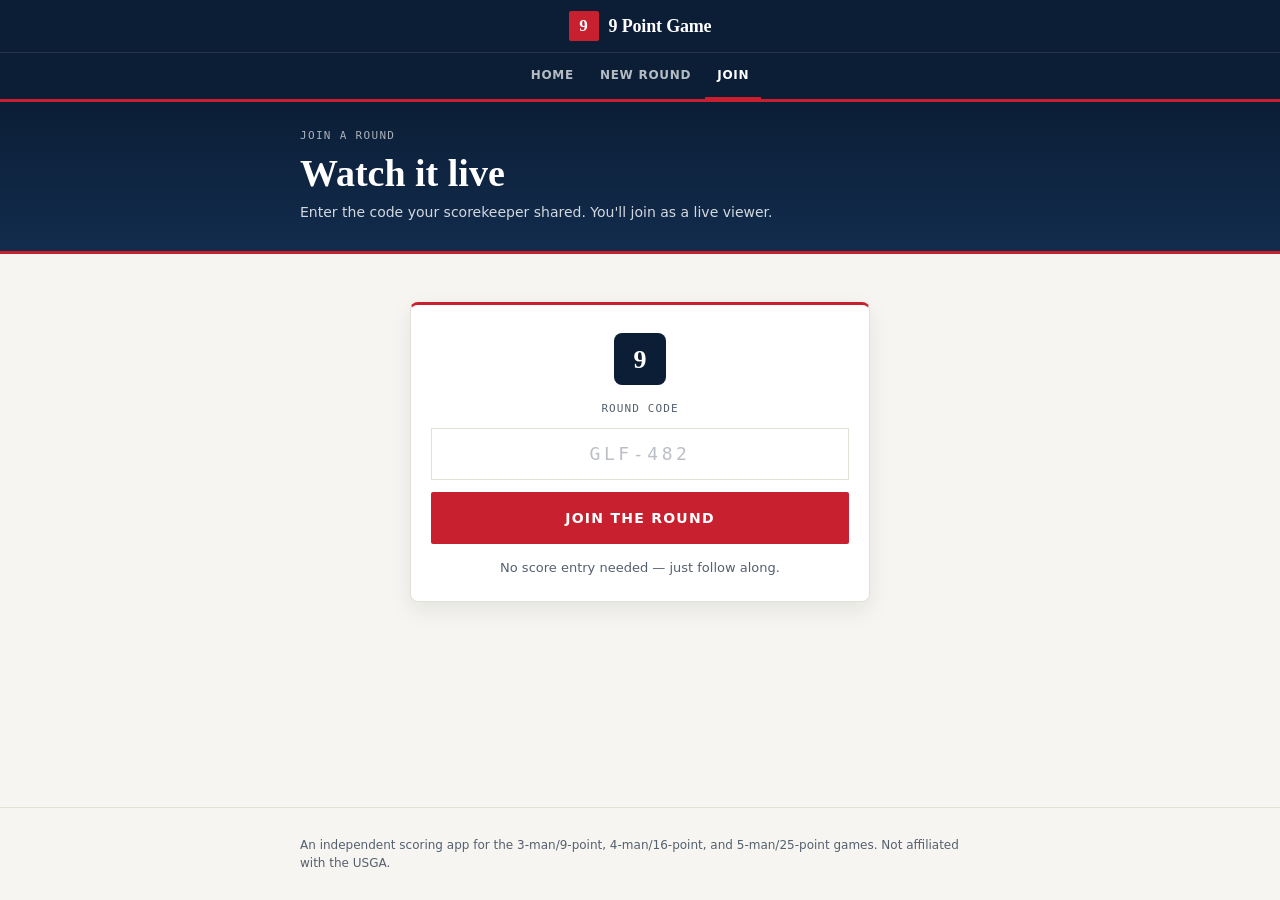
==== commit 0bd64e56: "Add files via upload" ====
--- a/join.html
+++ b/join.html
@@ -71,12 +71,13 @@
   <footer class="site-footer">
     <div class="wrap">
       <p class="footer-text">
-        An independent scoring app for the 3-man/9-point, 4-man/12-point, and
-        5-man/15-point games. Not affiliated with the USGA.
+        An independent scoring app for the 3-man/9-point, 4-man/16-point, and
+        5-man/25-point games. Not affiliated with the USGA.
       </p>
     </div>
   </footer>
 
-  <script src="join.js" defer></script>
+  <script src="config.js" defer></script>
+  <script src="join.js" type="module"></script>
 </body>
 </html>
--- a/styles.css
+++ b/styles.css
@@ -28,9 +28,9 @@
      images.unsplash.com/photo-... (keep the ?auto=format&fit=crop part). */
   --img-hero: url("https://images.unsplash.com/photo-1587174486073-ae5e5cff23aa?auto=format&fit=crop&w=1400&q=70");
   --img-feature: url("https://images.unsplash.com/photo-1535132011086-b8818f016104?auto=format&fit=crop&w=1400&q=70");
-  --img-game-3: url("https://images.unsplash.com/photo-1535131749006-b7f58c99034b?auto=format&fit=crop&w=800&q=70");
-  --img-game-4: url("https://images.unsplash.com/photo-1592919505780-303950717480?auto=format&fit=crop&w=800&q=70");
-  --img-game-5: url("https://images.unsplash.com/photo-1600861194942-f883de0dfe96?auto=format&fit=crop&w=800&q=70");
+  --img-game-3: url("[data-uri]");
+  --img-game-4: url("[data-uri]");
+  --img-game-5: url("[data-uri]");
 }
 
 /* ---------- Reset ---------- */
@@ -928,43 +928,8 @@
 .btn-onphoto:active {
   background: rgba(255, 255, 255, 0.2);
 }
-.hero-plaque {
-  box-shadow: 0 20px 45px rgba(0, 0, 0, 0.35);
-}
 
 /* ---------- Stat strip ---------- */
-.stat-strip {
-  background: var(--navy-800);
-  color: #fff;
-}
-.stat-strip-inner {
-  display: grid;
-  grid-template-columns: repeat(2, 1fr);
-  gap: 1px;
-  background: rgba(255, 255, 255, 0.08);
-  border-left: 1px solid rgba(255, 255, 255, 0.08);
-  border-right: 1px solid rgba(255, 255, 255, 0.08);
-}
-.stat {
-  background: var(--navy-800);
-  padding: 18px 16px;
-  display: flex;
-  flex-direction: column;
-  gap: 4px;
-}
-.stat-num {
-  font-family: var(--font-mono);
-  font-size: 24px;
-  font-weight: 600;
-  color: #fff;
-}
-.stat-label {
-  font-family: var(--font-sans);
-  font-size: 11px;
-  letter-spacing: 0.08em;
-  text-transform: uppercase;
-  color: rgba(255, 255, 255, 0.6);
-}
 
 /* ---------- Game tiles with photos ---------- */
 .game-grid {
@@ -1159,31 +1124,27 @@
     font-size: 52px;
   }
   .hero-live-inner {
-    flex-direction: row;
+    flex-direction: column;
     align-items: center;
-    justify-content: space-between;
+    text-align: center;
     gap: 48px;
-    padding-top: 72px;
-    padding-bottom: 80px;
+    padding-top: 80px;
+    padding-bottom: 88px;
   }
   .hero-copy {
-    flex: 1;
-    max-width: 30rem;
-  }
-  .hero-plaque {
-    width: 360px;
-    flex-shrink: 0;
+    max-width: 34rem;
+  }
+  .hero-copy .hero-sub-light {
+    margin-left: auto;
+    margin-right: auto;
   }
   .hero-actions {
     flex-direction: row;
+    justify-content: center;
   }
   .hero-actions .btn {
     width: auto;
     padding: 0 28px;
-  }
-
-  .stat-strip-inner {
-    grid-template-columns: repeat(4, 1fr);
   }
 
   .game-grid {
@@ -1672,3 +1633,384 @@
   .page-header-title { font-size: 38px; }
   .join-card { max-width: 460px; margin-left: auto; margin-right: auto; }
 }
+
+/* =========================================================
+   BATCH 2 — course picker, wager, money display, strokes editor
+   ========================================================= */
+
+/* ---- Course dropdown ---- */
+.course-select {
+  margin-top: 14px;
+  width: 100%;
+  min-height: 52px;
+  padding: 0 14px;
+  border: 1px solid var(--paper-line);
+  border-radius: 6px;
+  background: #fff;
+  font-family: var(--font-sans);
+  font-size: 16px;
+  color: var(--ink);
+  appearance: none;
+  -webkit-appearance: none;
+  background-image: url("data:image/svg+xml,%3Csvg xmlns='http://www.w3.org/2000/svg' width='12' height='8' viewBox='0 0 12 8'%3E%3Cpath fill='%2355606e' d='M1 1l5 5 5-5'/%3E%3C/svg%3E");
+  background-repeat: no-repeat;
+  background-position: right 16px center;
+}
+.course-select:focus {
+  outline: none;
+  border-color: var(--navy-950);
+}
+
+/* ---- Wager fields ---- */
+.wager-fields {
+  margin-top: 14px;
+  display: flex;
+  flex-direction: column;
+  gap: 10px;
+}
+.wager-row {
+  display: flex;
+  align-items: center;
+  justify-content: space-between;
+  gap: 12px;
+  min-height: 52px;
+  padding: 0 14px;
+  border: 1px solid var(--paper-line);
+  border-radius: 6px;
+  background: #fff;
+}
+.wager-label {
+  font-family: var(--font-sans);
+  font-size: 15px;
+  font-weight: 600;
+  color: var(--ink);
+}
+.wager-note {
+  margin-left: 6px;
+  font-family: var(--font-mono);
+  font-size: 11px;
+  font-weight: 500;
+  letter-spacing: 0.04em;
+  text-transform: uppercase;
+  color: var(--ink-soft);
+}
+.wager-input-wrap {
+  display: inline-flex;
+  align-items: center;
+  gap: 4px;
+  font-family: var(--font-mono);
+  font-size: 16px;
+  color: var(--ink-soft);
+}
+.wager-input {
+  width: 72px;
+  height: 44px;
+  text-align: right;
+  border: 1px solid var(--paper-line);
+  border-radius: 4px;
+  padding: 0 10px;
+  font-family: var(--font-mono);
+  font-size: 18px;
+  font-weight: 600;
+  color: var(--ink);
+  -moz-appearance: textfield;
+}
+.wager-input::-webkit-outer-spin-button,
+.wager-input::-webkit-inner-spin-button {
+  -webkit-appearance: none;
+  margin: 0;
+}
+.wager-input:focus {
+  outline: none;
+  border-color: var(--navy-950);
+}
+
+/* ---- Money on the scoreboard ---- */
+.plaque-money {
+  font-family: var(--font-mono);
+  font-size: 13px;
+  font-weight: 600;
+  margin-right: 12px;
+  white-space: nowrap;
+}
+.money-up { color: #1f7a44; }
+.money-down { color: var(--crimson); }
+.money-even { color: var(--ink-soft); }
+
+.money-summary {
+  border: 1px solid var(--paper-line);
+  border-top: 3px solid var(--brass);
+  background: #fff;
+  border-radius: 8px;
+  padding: 14px 16px 16px;
+}
+.money-summary-head {
+  font-family: var(--font-mono);
+  font-size: 11px;
+  letter-spacing: 0.1em;
+  text-transform: uppercase;
+  color: var(--brass);
+  margin-bottom: 10px;
+}
+.money-line {
+  display: flex;
+  align-items: center;
+  justify-content: space-between;
+  padding: 7px 0;
+  border-bottom: 1px solid var(--paper-line);
+}
+.money-line:last-child { border-bottom: none; }
+.money-name {
+  font-family: var(--font-sans);
+  font-size: 14px;
+  font-weight: 600;
+  color: var(--ink);
+}
+.money-amt {
+  font-family: var(--font-mono);
+  font-size: 15px;
+  font-weight: 600;
+}
+
+/* ---- Strokes editor (scorekeeper, collapsible) ---- */
+.strokes-editor {
+  margin-bottom: 16px;
+  border: 1px solid var(--paper-line);
+  border-left: 3px solid var(--navy-950);
+  border-radius: 8px;
+  background: #fff;
+  overflow: hidden;
+}
+.strokes-summary {
+  display: flex;
+  align-items: center;
+  justify-content: space-between;
+  padding: 14px 16px;
+  font-family: var(--font-sans);
+  font-size: 14px;
+  font-weight: 600;
+  color: var(--navy-950);
+  cursor: pointer;
+  list-style: none;
+}
+.strokes-summary::-webkit-details-marker { display: none; }
+.strokes-hint {
+  font-family: var(--font-mono);
+  font-size: 11px;
+  letter-spacing: 0.06em;
+  text-transform: uppercase;
+  color: var(--ink-soft);
+  font-weight: 500;
+}
+.strokes-body {
+  padding: 4px 16px 16px;
+  border-top: 1px solid var(--paper-line);
+}
+.strokes-note {
+  font-size: 12px;
+  color: var(--ink-soft);
+  margin: 12px 0;
+  line-height: 1.5;
+}
+.strokes-row {
+  display: flex;
+  align-items: center;
+  justify-content: space-between;
+  gap: 12px;
+  padding: 6px 0;
+}
+.strokes-name {
+  font-family: var(--font-sans);
+  font-size: 15px;
+  font-weight: 600;
+  color: var(--ink);
+}
+.stepper-sm .step-btn { width: 42px; height: 44px; font-size: 22px; }
+.stepper-sm .step-value { width: 48px; height: 44px; font-size: 18px; }
+#save-strokes { margin-top: 14px; }
+
+/* Navy button variant */
+.btn-navy {
+  background: var(--navy-950);
+  color: #fff;
+}
+.btn-navy:active { background: var(--navy-800); }
+
+/* Handicap stroke marker in the hole-by-hole table */
+.stroke-dot {
+  color: var(--crimson);
+  font-weight: 700;
+  margin-left: 2px;
+}
+.hole-caption {
+  caption-side: top;
+  text-align: left;
+  padding: 10px 14px;
+  font-family: var(--font-mono);
+  font-size: 11px;
+  color: var(--ink-soft);
+  border-bottom: 1px solid var(--paper-line);
+}
+
+/* =========================================================
+   Hole navigation + edit (score entry)
+   ========================================================= */
+.entry-nav {
+  display: flex;
+  align-items: center;
+  gap: 10px;
+  margin-bottom: 16px;
+}
+.entry-arrow {
+  width: 48px;
+  height: 48px;
+  flex-shrink: 0;
+  border: 1px solid var(--paper-line);
+  border-radius: 6px;
+  background: #fff;
+  color: var(--navy-950);
+  font-size: 20px;
+  cursor: pointer;
+  -webkit-tap-highlight-color: transparent;
+  touch-action: manipulation;
+}
+.entry-arrow:active:not(:disabled) {
+  background: var(--navy-950);
+  color: #fff;
+}
+.entry-arrow:disabled {
+  opacity: 0.35;
+  cursor: default;
+}
+.hole-jump {
+  flex: 1;
+  height: 48px;
+  border: 1px solid var(--paper-line);
+  border-radius: 6px;
+  background: #fff;
+  padding: 0 14px;
+  font-family: var(--font-sans);
+  font-size: 15px;
+  font-weight: 600;
+  color: var(--navy-950);
+  text-align: center;
+  text-align-last: center;
+  appearance: none;
+  -webkit-appearance: none;
+}
+.hole-jump:focus {
+  outline: none;
+  border-color: var(--navy-950);
+}
+.entry-status {
+  display: inline-block;
+  margin-top: 6px;
+  font-family: var(--font-mono);
+  font-size: 10px;
+  letter-spacing: 0.08em;
+  text-transform: uppercase;
+  padding: 3px 8px;
+  border-radius: 3px;
+}
+.entry-status-done {
+  background: rgba(31, 122, 68, 0.1);
+  color: #1f7a44;
+}
+.entry-status-open {
+  background: rgba(200, 32, 47, 0.08);
+  color: var(--crimson);
+}
+
+/* Ended-round message (after 24h purge) */
+.ended-card {
+  border: 1px solid var(--paper-line);
+  border-top: 3px solid var(--crimson);
+  background: #fff;
+  border-radius: 8px;
+  padding: 32px 22px;
+  text-align: center;
+}
+.ended-title {
+  font-family: var(--font-display);
+  font-size: 24px;
+  font-weight: 700;
+  color: var(--navy-950);
+}
+.ended-copy {
+  margin: 12px 0 22px;
+  font-size: 14px;
+  line-height: 1.55;
+  color: var(--ink-soft);
+}
+
+/* Handicap entry beside player name (setup) */
+.field-player {
+  gap: 10px;
+}
+.player-hcp {
+  width: 52px;
+  height: 40px;
+  text-align: center;
+  border: 1px solid var(--paper-line);
+  border-radius: 4px;
+  font-family: var(--font-mono);
+  font-size: 16px;
+  font-weight: 600;
+  color: var(--ink);
+  -moz-appearance: textfield;
+}
+.player-hcp::-webkit-outer-spin-button,
+.player-hcp::-webkit-inner-spin-button {
+  -webkit-appearance: none;
+  margin: 0;
+}
+.player-hcp:focus {
+  outline: none;
+  border-color: var(--navy-950);
+}
+.hcp-note {
+  margin-top: 12px;
+  font-family: var(--font-mono);
+  font-size: 11px;
+  line-height: 1.5;
+  color: var(--ink-soft);
+}
+
+/* Player row: name fills, handicap is a compact box on the same line */
+.field-player {
+  gap: 10px;
+}
+.field-player .player-name {
+  flex: 1;
+  min-width: 0;
+}
+.field-player .player-hcp {
+  flex-shrink: 0;
+  width: 64px;
+  height: 44px;
+  text-align: center;
+  border: 1px solid var(--paper-line);
+  border-radius: 6px;
+  background: var(--paper);
+  font-family: var(--font-mono);
+  font-size: 16px;
+  font-weight: 600;
+  color: var(--ink);
+  -moz-appearance: textfield;
+}
+.field-player .player-hcp::-webkit-outer-spin-button,
+.field-player .player-hcp::-webkit-inner-spin-button {
+  -webkit-appearance: none;
+  margin: 0;
+}
+.field-player .player-hcp:focus {
+  outline: none;
+  border-color: var(--navy-950);
+}
+.field-player .player-hcp::placeholder {
+  color: rgba(85, 96, 110, 0.5);
+  font-family: var(--font-sans);
+  font-size: 12px;
+  font-weight: 600;
+  letter-spacing: 0.04em;
+}
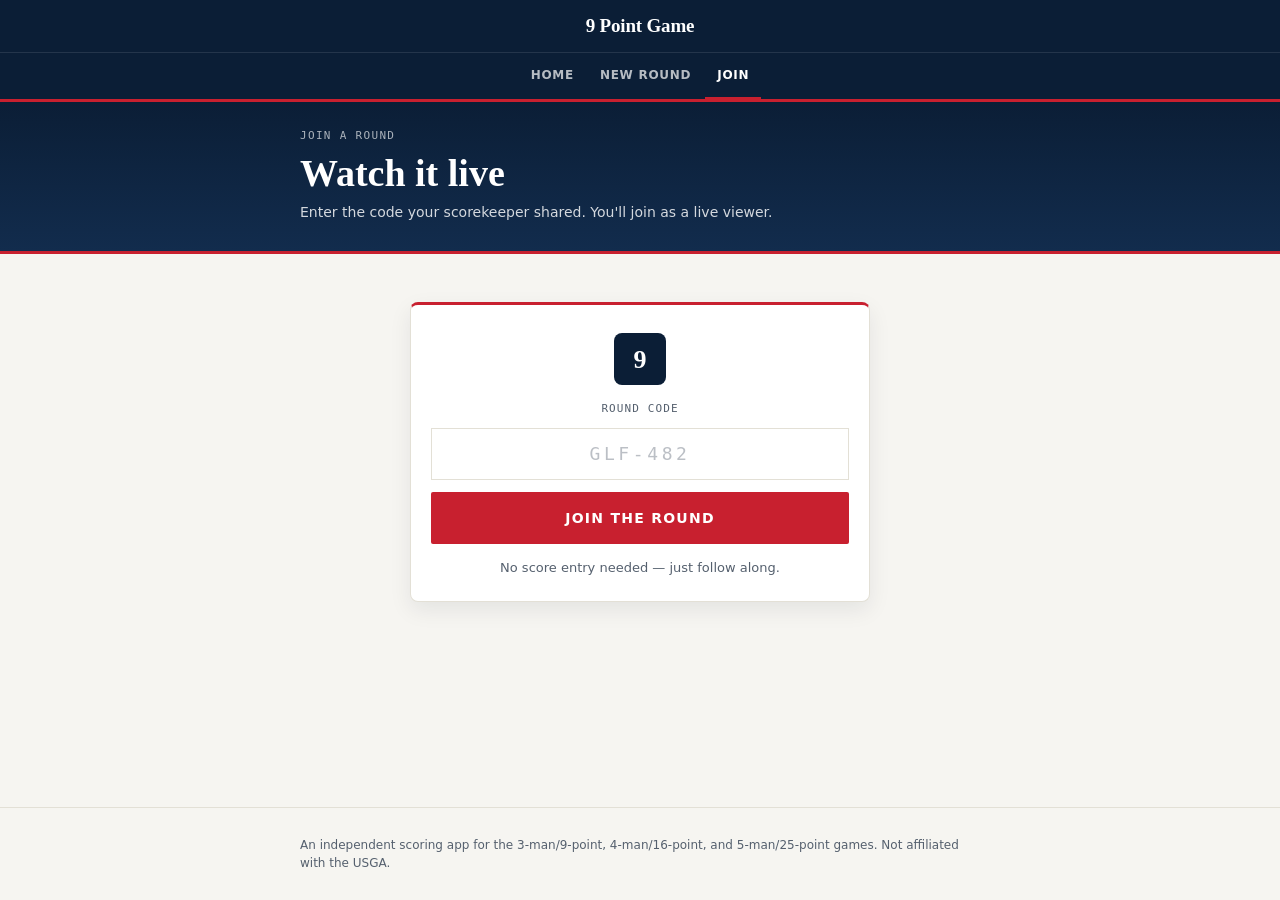
==== commit fa9c0488: "Add files via upload" ====
--- a/join.html
+++ b/join.html
@@ -8,7 +8,7 @@
   <link rel="preconnect" href="https://fonts.googleapis.com" />
   <link rel="preconnect" href="https://fonts.gstatic.com" crossorigin />
   <link
-    href="https://fonts.googleapis.com/css2?family=IBM+Plex+Mono:wght@400;500;600;700&family=IBM+Plex+Sans:wght@400;500;600;700&family=IBM+Plex+Serif:wght@500;600;700&display=swap"
+    href="https://fonts.googleapis.com/css2?family=Inter:wght@400;500;600;700;800;900&display=swap"
     rel="stylesheet"
   />
   <link rel="stylesheet" href="styles.css" />
@@ -18,7 +18,6 @@
     <div class="masthead-top">
       <div class="wrap masthead-top-inner">
         <a class="brand" href="index.html">
-          <span class="brand-mark">9</span>
           <span class="brand-name">9&nbsp;Point&nbsp;Game</span>
         </a>
       </div>
--- a/styles.css
+++ b/styles.css
@@ -686,28 +686,68 @@
 }
 
 .hole-table th {
-  padding: 10px 14px;
-  border-bottom: 1px solid var(--paper-line);
-  font-family: var(--font-mono);
-  font-size: 11px;
-  letter-spacing: 0.09em;
-  text-transform: uppercase;
-  color: var(--ink-soft);
+  padding: 10px 6px;
+  border-bottom: 2px solid var(--navy-950);
+  font-family: var(--font-mono);
+  font-size: 12px;
+  letter-spacing: 0.06em;
+  text-transform: uppercase;
+  color: var(--navy-950);
+  font-weight: 700;
   white-space: nowrap;
-}
+  background: rgba(11, 30, 54, 0.06);
+}
+/* Player score columns are centered; hole/par columns left-aligned & narrow */
 .hole-table th.num,
 .hole-table td.num {
-  text-align: right;
+  text-align: center;
+}
+.hole-table .hole-col,
+.hole-table .par-col {
+  width: 44px;
+  text-align: left;
+  color: var(--ink-soft);
+  font-weight: 600;
 }
 
 .hole-table td {
-  padding: 10px 14px;
-  border-bottom: 1px solid var(--paper-line);
-  font-family: var(--font-mono);
-  font-size: 13px;
-  color: var(--ink);
-}
-.hole-table tr:last-child td {
+  padding: 11px 6px;
+  border-bottom: 1px solid #cfcabb;
+  font-family: var(--font-mono);
+  font-size: 18px;
+  font-weight: 700;
+  color: #0b1220;
+}
+/* Zebra striping — stronger so rows are trackable in sunlight */
+.hole-table tbody tr:nth-child(even) {
+  background: rgba(11, 30, 54, 0.07);
+}
+/* Highlight the hole winner's cell — solid brass, high contrast */
+.hole-table td.cell-win {
+  background: var(--brass);
+  color: #fff;
+  font-weight: 800;
+}
+/* Totals row — heavy, clearly separated */
+.hole-table tfoot .total-row td {
+  padding: 13px 6px;
+  border-top: 3px solid var(--navy-950);
+  border-bottom: none;
+  font-weight: 800;
+  font-size: 20px;
+  color: #fff;
+  background: var(--navy-950);
+}
+.hole-table tfoot .total-row .hole-col,
+.hole-table tfoot .total-row .par-col {
+  font-family: var(--font-mono);
+  font-size: 12px;
+  letter-spacing: 0.06em;
+  text-transform: uppercase;
+  color: rgba(255, 255, 255, 0.75);
+  font-weight: 700;
+}
+.hole-table tbody tr:last-child td {
   border-bottom: none;
 }
 
@@ -795,37 +835,71 @@
   display: flex;
   align-items: center;
   justify-content: space-between;
-  height: 56px;
+  gap: 16px;
+  height: 60px;
+  padding-left: 4px;
+  padding-right: 4px;
 }
 .brand {
   display: flex;
   align-items: center;
-  gap: 10px;
+  gap: 11px;
+  min-width: 0;
 }
 .brand-mark {
   display: inline-flex;
   align-items: center;
   justify-content: center;
-  width: 30px;
-  height: 30px;
+  width: 34px;
+  height: 34px;
+  flex-shrink: 0;
   background: var(--crimson);
   color: #fff;
   font-family: var(--font-display);
   font-weight: 700;
-  font-size: 17px;
-  border-radius: 2px;
+  font-size: 19px;
+  border-radius: 6px;
+  box-shadow: 0 1px 3px rgba(0, 0, 0, 0.25);
 }
 .brand-name {
   font-family: var(--font-display);
-  font-size: 18px;
+  font-size: 19px;
   font-weight: 700;
   letter-spacing: -0.01em;
   color: #fff;
+  white-space: nowrap;
 }
 .masthead-actions {
   display: flex;
   align-items: center;
   gap: 8px;
+  flex-shrink: 0;
+}
+/* Share button: subtle, icon + label, doesn't crowd the wordmark */
+.btn-share {
+  display: inline-flex;
+  align-items: center;
+  gap: 6px;
+  height: 38px;
+  padding: 0 14px;
+  background: rgba(255, 255, 255, 0.1);
+  color: #fff;
+  border: 1px solid rgba(255, 255, 255, 0.22);
+  border-radius: 8px;
+  font-family: var(--font-sans);
+  font-size: 14px;
+  font-weight: 600;
+  cursor: pointer;
+  -webkit-tap-highlight-color: transparent;
+  touch-action: manipulation;
+}
+.btn-share:active {
+  background: rgba(255, 255, 255, 0.2);
+}
+.btn-share svg {
+  width: 15px;
+  height: 15px;
+  flex-shrink: 0;
 }
 .btn-ghost {
   background: transparent;
@@ -1837,6 +1911,7 @@
 .btn-navy:active { background: var(--navy-800); }
 
 /* Handicap stroke marker in the hole-by-hole table */
+.cell-win .stroke-dot { color: #fff; }
 .stroke-dot {
   color: var(--crimson);
   font-weight: 700;
@@ -2014,3 +2089,50 @@
   font-weight: 600;
   letter-spacing: 0.04em;
 }
+
+/* Read-only par / hole-handicap stat boxes on the score-entry header */
+.entry-stats {
+  display: flex;
+  gap: 10px;
+  flex-shrink: 0;
+}
+.entry-stat {
+  display: flex;
+  flex-direction: column;
+  align-items: center;
+  min-width: 52px;
+  padding: 6px 10px;
+  border: 1px solid var(--paper-line);
+  border-radius: 6px;
+  background: var(--paper);
+}
+.entry-stat-label {
+  font-family: var(--font-mono);
+  font-size: 10px;
+  letter-spacing: 0.08em;
+  text-transform: uppercase;
+  color: var(--ink-soft);
+}
+.entry-stat-value {
+  font-family: var(--font-mono);
+  font-size: 22px;
+  font-weight: 600;
+  color: var(--navy-950);
+  line-height: 1.1;
+}
+/* Handicap-stroke asterisk next to a player's name */
+.stroke-star {
+  color: var(--crimson);
+  font-weight: 700;
+  margin-left: 3px;
+  font-size: 1.1em;
+}
+
+/* Caption key: little shaded swatch matching the winner highlight */
+.cell-win-key {
+  background: var(--brass);
+  padding: 1px 6px;
+  border-radius: 3px;
+  color: #fff;
+  font-weight: 700;
+}
